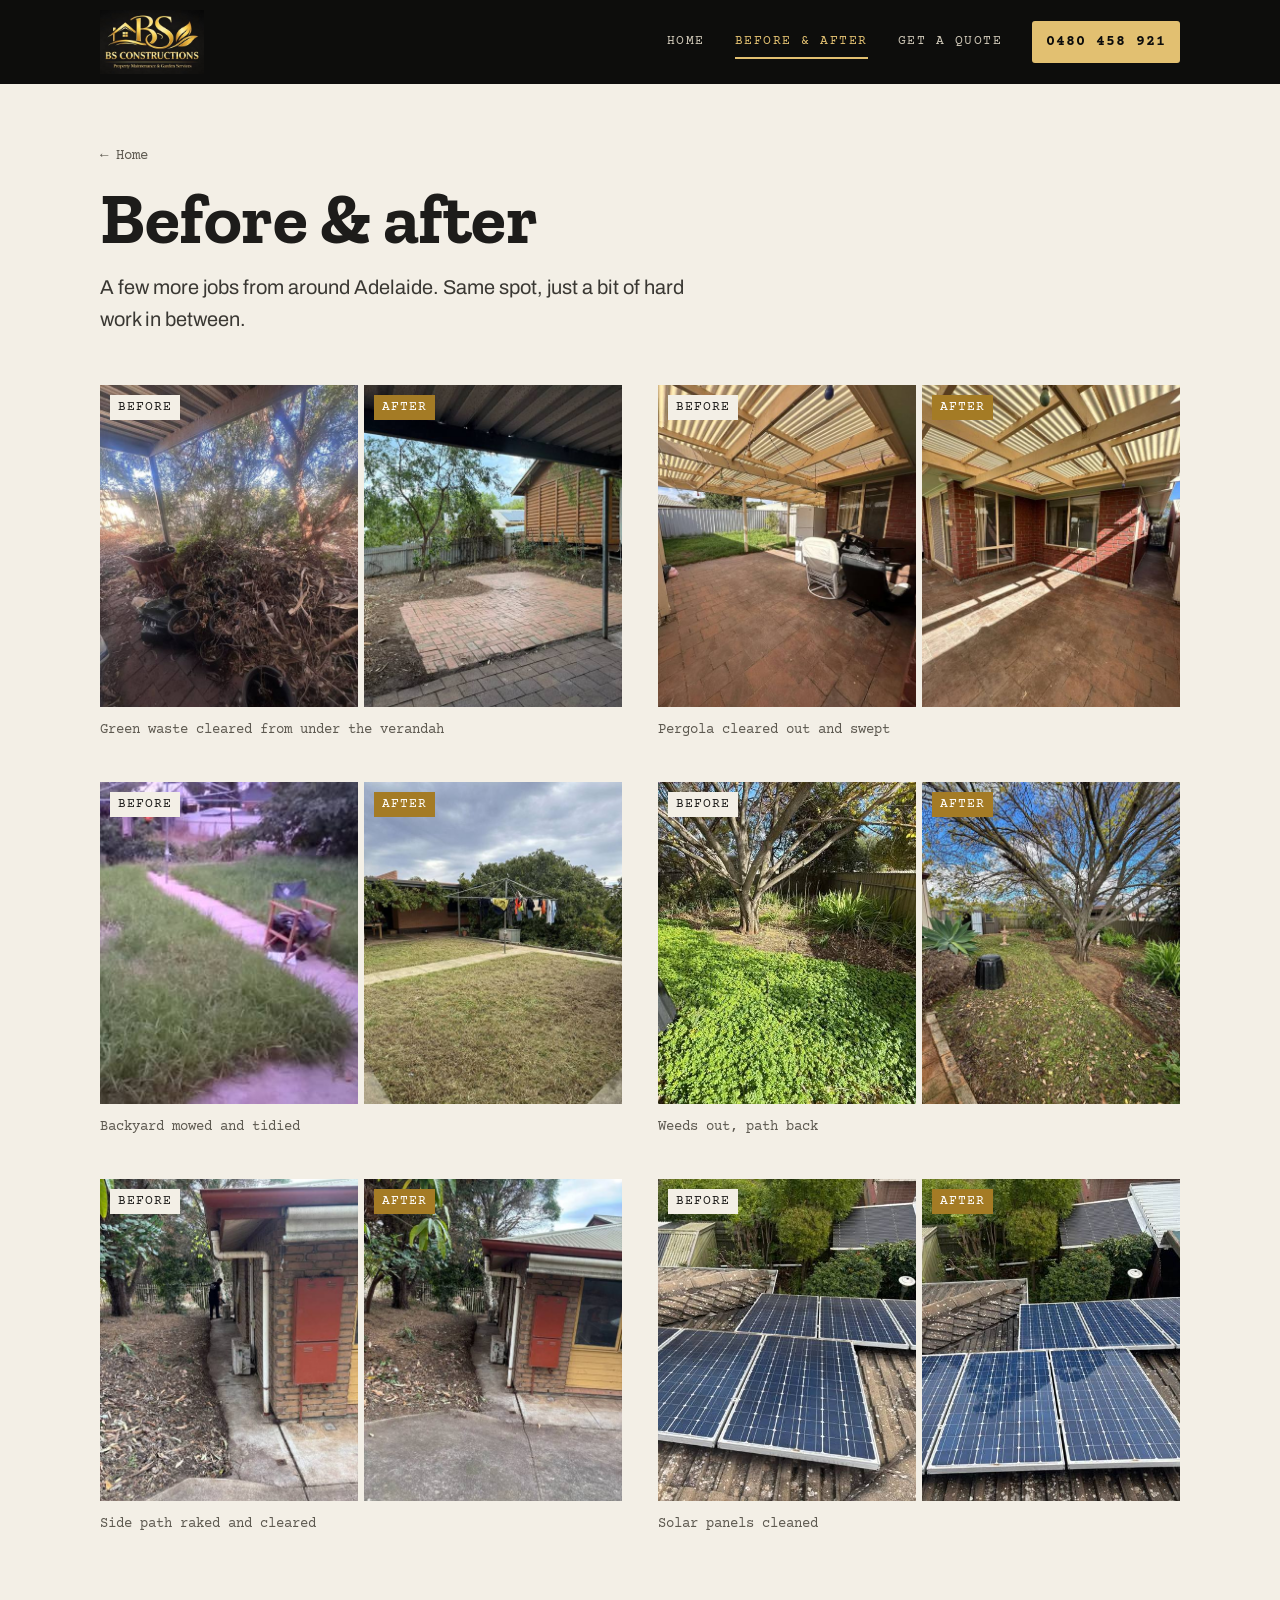
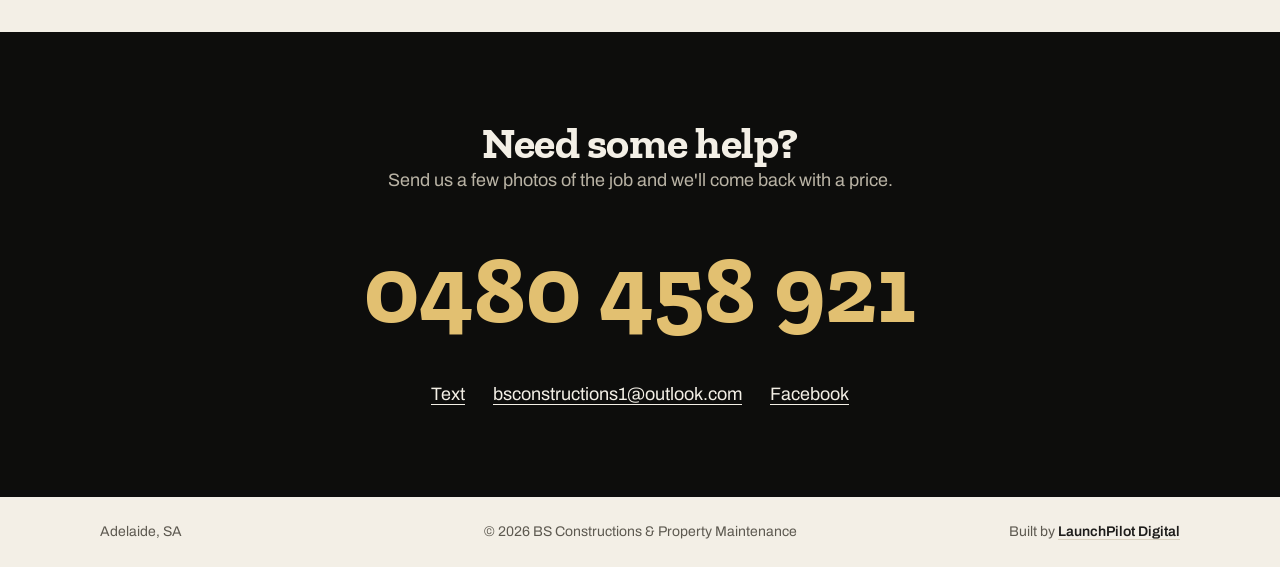
==== gallery.html @ 5c6c3afb "BS Constructions website: home, before & after gallery and quote page" ====
<!DOCTYPE html>
<html lang="en-AU">
<head>
  <meta charset="UTF-8">
  <meta name="viewport" content="width=device-width, initial-scale=1.0">
  <title>Before &amp; after | BS Constructions &amp; Property Maintenance</title>
  <meta name="description" content="Before and after photos of yard clean-ups, green waste removal, mowing and solar panel cleaning around Adelaide.">
  <link rel="preconnect" href="https://fonts.googleapis.com">
  <link rel="preconnect" href="https://fonts.gstatic.com" crossorigin>
  <link href="https://fonts.googleapis.com/css2?family=Zilla+Slab:wght@500;700&family=Archivo:wght@400;600&family=Courier+Prime&display=swap" rel="stylesheet">
  <link rel="stylesheet" href="style.css">
</head>
<body>

  <header class="bar">
    <a href="index.html" class="brand"><img src="assets/img/logo.jpg" alt="BS Constructions - Property Maintenance & Garden Services"></a>
    <nav class="bar-nav"><a href="index.html">Home</a><a href="gallery.html" aria-current="page">Before &amp; after</a><a href="contact.html">Get a quote</a></nav>
    <a href="tel:+61480458921" class="bar-call">0480 458 921</a>
  </header>

  <main>
    <section class="gallery-head wrap">
      <a href="index.html" class="back">&larr; Home</a>
      <h1>Before &amp; after</h1>
      <p class="lede">A few more jobs from around Adelaide. Same spot, just a bit of hard work in between.</p>
    </section>

    <section class="gallery wrap">
      <figure class="pair">
        <div class="shot"><img src="assets/img/verandah-before.jpg" alt="Big pile of green waste under a verandah" loading="lazy"><span class="label">Before</span></div>
        <div class="shot"><img src="assets/img/verandah-after.jpg" alt="Same verandah cleared back to the paving" loading="lazy"><span class="label label-after">After</span></div>
        <figcaption>Green waste cleared from under the verandah</figcaption>
      </figure>
      <figure class="pair">
        <div class="shot"><img src="assets/img/pergola-before.jpg" alt="Pergola area full of old furniture and a fridge" loading="lazy"><span class="label">Before</span></div>
        <div class="shot"><img src="assets/img/pergola-after.jpg" alt="Same pergola emptied and swept" loading="lazy"><span class="label label-after">After</span></div>
        <figcaption>Pergola cleared out and swept</figcaption>
      </figure>
      <figure class="pair">
        <div class="shot"><img src="assets/img/clothesline-before.jpg" alt="Overgrown backyard with long grass along the path" loading="lazy"><span class="label">Before</span></div>
        <div class="shot"><img src="assets/img/clothesline-after.jpg" alt="Same backyard mowed short" loading="lazy"><span class="label label-after">After</span></div>
        <figcaption>Backyard mowed and tidied</figcaption>
      </figure>
      <figure class="pair">
        <div class="shot"><img src="assets/img/backyard-before.jpg" alt="Backyard garden bed taken over by weeds" loading="lazy"><span class="label">Before</span></div>
        <div class="shot"><img src="assets/img/backyard-after.jpg" alt="Same backyard weeded with the path cleared" loading="lazy"><span class="label label-after">After</span></div>
        <figcaption>Weeds out, path back</figcaption>
      </figure>
      <figure class="pair">
        <div class="shot"><img src="assets/img/side-before.jpg" alt="Side of a house covered in leaf litter" loading="lazy"><span class="label">Before</span></div>
        <div class="shot"><img src="assets/img/side-after.jpg" alt="Same side path raked and cleared" loading="lazy"><span class="label label-after">After</span></div>
        <figcaption>Side path raked and cleared</figcaption>
      </figure>
      <figure class="pair">
        <div class="shot"><img src="assets/img/solar-before.jpg" alt="Dusty, dull solar panels on a tiled roof" loading="lazy"><span class="label">Before</span></div>
        <div class="shot"><img src="assets/img/solar-after.jpg" alt="Same solar panels cleaned and shining" loading="lazy"><span class="label label-after">After</span></div>
        <figcaption>Solar panels cleaned</figcaption>
      </figure>
    </section>

    <section class="contact">
      <div class="wrap">
        <h2>Need some help?</h2>
        <p>Send us a few photos of the job and we'll come back with a price.</p>
        <a href="tel:+61480458921" class="phone">0480 458 921</a>
        <p class="contact-links">
          <a href="sms:+61480458921">Text</a>
          <a href="mailto:bsconstructions1@outlook.com">bsconstructions1@outlook.com</a>
          <a href="https://www.facebook.com/profile.php?id=61588576869256" target="_blank" rel="noopener">Facebook</a>
        </p>
      </div>
    </section>
  </main>

  <footer class="wrap">
    <span class="area">Adelaide, SA</span>
    <span class="copy">&copy; <span id="yr">2026</span> BS Constructions &amp; Property Maintenance</span>
    <span class="credit">Built by <a href="https://launchpilotdigital.com.au" target="_blank" rel="noopener">LaunchPilot Digital</a></span>
  </footer>

  <script>document.getElementById('yr').textContent = new Date().getFullYear();</script>
</body>
</html>
---- style.css ----
:root {
  --paper: #f3efe6;
  --card: #fbf9f4;
  --ink: #1d1c1a;
  --soft: #5d5950;
  --rule: #d8d0bf;
  --gold: #a47b25;
  --black: #0d0d0c;
  --slab: "Zilla Slab", Georgia, serif;
  --sans: "Archivo", Arial, sans-serif;
  --mono: "Courier Prime", "Courier New", monospace;
}

* { box-sizing: border-box; margin: 0; padding: 0; }
body { background: var(--paper); color: var(--ink); font-family: var(--sans); font-size: 17px; line-height: 1.6; }
a { color: inherit; }
img { display: block; width: 100%; height: 100%; object-fit: cover; }
.wrap { width: min(1080px, 100% - 40px); margin-inline: auto; }

h1, h2 { font-family: var(--slab); font-weight: 700; line-height: 1.05; letter-spacing: -0.5px; }
h1 { font-size: clamp(44px, 6vw, 72px); }
h2 { font-size: clamp(30px, 4vw, 44px); }
.mono { font-family: var(--mono); font-size: 14px; color: var(--soft); }

/* Top bar */
.bar { background: var(--black); color: #f3efe6; display: flex; justify-content: space-between; align-items: center; padding: 10px max(20px, calc((100% - 1080px) / 2)); }
.brand img { height: 64px; width: auto; }

/* Intro */
.intro { display: grid; grid-template-columns: 1fr 1.05fr; gap: 56px; align-items: center; padding: 72px 0 88px; }
.stamp {
  display: inline-block; font-family: var(--mono); font-size: 13px; text-transform: uppercase; letter-spacing: 1px;
  color: var(--gold); border: 1.5px solid var(--gold); padding: 3px 10px; transform: rotate(-2deg); margin-bottom: 22px;
}
.intro h1 { margin-bottom: 22px; }
.lede { font-size: 20px; color: #3a3833; max-width: 30em; margin-bottom: 14px; }
.actions { display: flex; align-items: center; gap: 22px; flex-wrap: wrap; margin-top: 30px; }
.btn { background: var(--ink); color: var(--paper); text-decoration: none; font-weight: 600; padding: 15px 24px; border-radius: 4px; transition: background .15s; }
.btn:hover { background: var(--gold); }
.link { font-weight: 600; text-decoration-thickness: 1.5px; text-underline-offset: 4px; }
.link:hover { color: var(--gold); }

/* Before / after pairs */
.pair { display: grid; grid-template-columns: 1fr 1fr; gap: 6px; }
.shot { position: relative; aspect-ratio: 1 / 1; overflow: hidden; background: var(--rule); }
.pair-hero .shot { aspect-ratio: 4 / 5; }
.label {
  position: absolute; left: 10px; top: 10px; font-family: var(--mono); font-size: 13px; text-transform: uppercase; letter-spacing: 1px;
  background: var(--paper); color: var(--ink); padding: 2px 8px;
}
.label-after { background: var(--gold); color: #fff; }
figcaption { grid-column: 1 / -1; font-family: var(--mono); font-size: 14px; color: var(--soft); margin-top: 6px; }

/* crop tweaks so each pair lines up */
img[src*="yard-after"] { object-position: 70% center; }
img[src*="lawn-after"] { object-position: 40% center; }
img[src*="room-after"] { object-position: 35% center; }

/* Docket */
.docket-wrap { padding-bottom: 96px; }
.docket {
  background: var(--card); border: 1px solid var(--rule); padding: 40px 48px 32px; max-width: 760px; margin-inline: auto; position: relative;
}
.docket::before {
  content: ""; position: absolute; left: 0; right: 0; top: -1px; height: 10px;
  background: radial-gradient(circle at 8px -2px, var(--paper) 6px, transparent 6.5px) 0 0 / 16px 10px repeat-x;
}
.docket-head { display: flex; justify-content: space-between; align-items: baseline; flex-wrap: wrap; gap: 8px; border-bottom: 2px solid var(--ink); padding-bottom: 14px; }
.lines { list-style: none; }
.lines li { display: flex; align-items: baseline; gap: 10px; padding: 13px 0; border-bottom: 1px solid var(--rule); font-size: 18px; }
.lines li::after { content: ""; order: 1; flex: 1; border-bottom: 1.5px dotted #b9b0a0; transform: translateY(-4px); }
.lines li span { order: 0; }
.lines li b { order: 2; font-family: var(--mono); font-weight: 400; font-size: 14px; color: var(--gold); white-space: nowrap; }
.lines em { font-style: normal; color: var(--soft); font-size: 15px; }
.docket-foot { margin-top: 20px; }

/* Work */
.work { padding-bottom: 96px; }
.work h2 { margin-bottom: 28px; }
.work-grid { display: grid; grid-template-columns: 1fr 1fr; gap: 36px; }
.more { margin-top: 28px; }
.more a { font-weight: 600; text-underline-offset: 4px; }
.more a:hover { color: var(--gold); }

/* About */
.about { display: grid; grid-template-columns: 1.4fr 1fr; gap: 56px; align-items: start; padding: 72px 0 96px; border-top: 1px solid var(--rule); }
.about h2 { margin-bottom: 18px; }
.about-text p { font-size: 18px; color: #3a3833; margin-bottom: 14px; max-width: 34em; }
.sign { font-family: var(--slab); font-size: 24px !important; font-weight: 700; color: var(--ink) !important; }
.checks { list-style: none; margin-top: 8px; }
.checks li { padding: 12px 0 12px 34px; border-bottom: 1px solid var(--rule); font-weight: 600; position: relative; }
.checks li::before { content: "\2713"; position: absolute; left: 4px; color: var(--gold); font-weight: 700; }

/* Contact */
.contact { background: var(--black); color: var(--paper); padding: 88px 0; text-align: center; }
.contact p { color: #b9b3a5; font-size: 18px; }
.phone { display: inline-block; font-family: var(--slab); font-weight: 700; font-size: clamp(48px, 9vw, 96px); color: #e2c071; text-decoration: none; margin: 18px 0 14px; }
.phone:hover { color: #fff; }
.contact-links { display: flex; justify-content: center; gap: 28px; flex-wrap: wrap; }
.contact-links a { color: var(--paper); text-underline-offset: 4px; }
.contact-links a:hover { color: #e2c071; }

footer { display: flex; justify-content: space-between; flex-wrap: wrap; gap: 10px; padding: 24px 0; font-size: 14px; color: var(--soft); }

/* Mobile */
@media (max-width: 820px) {
  .intro, .about, .work-grid { grid-template-columns: 1fr; }
  .intro { padding: 44px 0 64px; gap: 36px; }
  .brand img { height: 48px; }
  .docket { padding: 28px 20px 22px; }
  .lines li { font-size: 16px; }
  .lines em { display: block; }
}

/* Header nav */

/* Gallery page */
.gallery-head { padding: 56px 0 36px; }
.gallery-head h1 { margin: 14px 0 14px; }
.back { font-family: var(--mono); font-size: 14px; color: var(--soft); text-decoration: none; }
.back:hover { color: var(--gold); }
.gallery { display: grid; grid-template-columns: repeat(2, 1fr); gap: 40px 36px; padding-bottom: 96px; }
.gallery .shot { aspect-ratio: 4 / 5; }

img[src*="clothesline-before"] { object-position: 70% center; }
img[src*="solar-"] { object-position: 60% center; }

@media (max-width: 820px) {
  .gallery { grid-template-columns: 1fr; }
}

/* Contact page */
.contact-page { display: grid; grid-template-columns: 1fr 1.2fr; gap: 56px; align-items: start; padding: 56px 0 96px; }
.contact-info h1 { margin: 14px 0 14px; }
.details { margin: 32px 0 24px; border-top: 1px solid var(--rule); }
.details dt { font-family: var(--mono); font-size: 13px; text-transform: uppercase; letter-spacing: 1px; color: var(--soft); padding-top: 14px; }
.details dd { font-weight: 600; font-size: 18px; padding: 2px 0 14px; border-bottom: 1px solid var(--rule); }
.details a { text-decoration: none; }
.details a:hover { color: var(--gold); }
.note { margin-top: 8px; }

.form-msg { color: var(--gold); }

@media (max-width: 820px) {
  .contact-page { grid-template-columns: 1fr; gap: 36px; padding-top: 40px; }
  .jc-grid, .jc-ticks { grid-template-columns: 1fr; }
  .jc-when { grid-template-columns: 1fr 1fr; }
  .jc-top { grid-template-columns: 1fr auto; }
  .jc-co { display: none; }
  .jc-foot { flex-direction: column; align-items: stretch; }
  .bar { flex-wrap: wrap; gap: 8px; }
}

/* Job card form */
.jobcard {
  --card-ink: #22201c; --card-red: #b0302a;
  position: relative; background: #fbf5df; border: 1px solid #d9cda6; padding: 34px 28px 26px;
  box-shadow: 0 1px 0 #e6dcbc, 0 10px 24px -14px rgba(60, 45, 10, .35);
  color: var(--card-ink); font-size: 15px;
}
.jobcard::before { /* punched hole */
  content: ""; position: absolute; top: 12px; left: 50%; width: 14px; height: 14px; margin-left: -7px;
  border-radius: 50%; background: var(--paper); box-shadow: inset 0 1px 2px rgba(0,0,0,.25);
}
.jc-top { display: grid; grid-template-columns: 1fr auto 1fr; align-items: end; gap: 12px; border-bottom: 3px double var(--card-ink); padding-bottom: 12px; }
.jc-co { display: grid; line-height: 1.25; }
.jc-co strong { font-family: var(--slab); font-size: 16px; }
.jc-co span { font-family: var(--mono); font-size: 11px; color: var(--soft); }
.jc-top h2 { font-family: var(--mono); font-weight: 700; font-size: 26px; text-transform: uppercase; letter-spacing: 4px; }
.jc-meta { display: grid; justify-items: end; gap: 2px; font-family: var(--mono); font-size: 12px; text-transform: uppercase; }
.jc-meta b { font-weight: 400; display: inline-block; min-width: 86px; border-bottom: 1px solid var(--card-ink); text-align: center; }
.jc-no { color: var(--card-red); font-size: 16px; }

.jc-bar {
  margin: 18px 0 0; background: var(--card-ink); color: #fbf5df; font-family: var(--mono); font-size: 12px;
  text-transform: uppercase; letter-spacing: 2px; padding: 4px 10px;
}
.jc-bar em { font-style: normal; text-transform: none; letter-spacing: 0; opacity: .7; margin-left: 8px; }

.jc-grid { display: grid; grid-template-columns: 1fr 1fr; border-left: 1px solid var(--card-ink); }
.jc-box { display: grid; border-right: 1px solid var(--card-ink); border-bottom: 1px solid var(--card-ink); padding: 5px 9px 2px; cursor: text; }
.jc-box span { font-family: var(--mono); font-size: 10.5px; text-transform: uppercase; letter-spacing: 1px; color: var(--soft); }
.jc-box input { border: 0; background: transparent; font: inherit; font-size: 17px; padding: 3px 0 5px; color: var(--card-ink); outline: none; width: 100%; }
.jc-box:focus-within { background: #fff9e6; }

.jc-ticks { display: grid; grid-template-columns: 1fr 1fr; gap: 2px 18px; padding: 12px 4px 4px; }
.jc-when { grid-template-columns: repeat(4, auto); justify-content: start; gap: 2px 26px; }
.jc-ticks label { position: relative; display: flex; align-items: center; gap: 10px; padding: 5px 0; cursor: pointer; }
.jc-ticks input { position: absolute; opacity: 0; pointer-events: none; }
.jc-ticks i { flex: none; width: 18px; height: 18px; border: 1.5px solid var(--card-ink); background: #fff; position: relative; }
.jc-ticks input[type="radio"] + i { border-radius: 50%; }
.jc-ticks input:checked + i::after {
  content: "\2713"; position: absolute; left: 1px; top: -10px; font-size: 22px; font-weight: 700; color: var(--card-red);
}
.jc-ticks input:focus-visible + i { outline: 2px solid var(--gold); outline-offset: 2px; }

.jc-lines {
  display: block; width: 100%; border: 0; resize: vertical; outline: none; color: var(--card-ink);
  font: inherit; font-size: 16px; line-height: 30px; padding: 0 6px; margin-top: 6px;
  background: repeating-linear-gradient(transparent 0 29px, #b9ad8a 29px 30px);
}

.jc-foot { display: flex; justify-content: space-between; align-items: center; gap: 18px; margin-top: 22px; border-top: 1px dashed #b9ad8a; padding-top: 16px; }
.jc-office { display: grid; gap: 2px; font-family: var(--mono); font-size: 11.5px; color: #9a8f72; background: #f1e8c8; padding: 8px 12px; }
.jc-office span:first-child { text-transform: uppercase; letter-spacing: 1px; }
.jc-send {
  font-family: var(--mono); font-weight: 700; font-size: 16px; text-transform: uppercase; letter-spacing: 2px;
  color: var(--card-red); background: transparent; border: 3px solid var(--card-red); border-radius: 4px;
  padding: 12px 20px; cursor: pointer; transform: rotate(-2deg); transition: background .15s, color .15s;
}
.jc-send:hover { background: var(--card-red); color: #fbf5df; }
.jobcard .form-msg { margin-top: 12px; color: var(--card-red); }

/* Header nav */
.bar-nav { display: flex; align-items: center; gap: 30px; }
.bar-nav > a {
  font-family: var(--mono); font-size: 13px; text-transform: uppercase; letter-spacing: 1.5px;
  color: #cfc8b8; text-decoration: none; padding: 6px 0; border-bottom: 2px solid transparent;
  transition: color .15s, border-color .15s;
}
.bar-nav > a:hover { color: #e2c071; }
.bar-nav > a[aria-current="page"] { color: #e2c071; border-bottom-color: #e2c071; }
.bar-call {
  font-family: var(--mono); font-weight: 700; font-size: 15px; letter-spacing: 1px; text-decoration: none;
  color: var(--black); background: #e2c071; padding: 9px 14px; border-radius: 3px; transition: background .15s;
}
.bar-call:hover { background: #f0d48e; }

.bar-nav { margin-left: auto; margin-right: 30px; }

@media (max-width: 820px) {
  .bar { flex-wrap: wrap; row-gap: 6px; padding-bottom: 4px; }
  .bar-call { order: 1; margin-left: auto; font-size: 13px; padding: 7px 10px; }
  .bar-nav { order: 2; width: 100%; margin: 0; gap: 0; justify-content: space-between; border-top: 1px solid #2a2925; }
  .bar-nav > a { font-size: 12px; letter-spacing: 1px; padding: 10px 0 8px; }
}

.contact-page > * { min-width: 0; }
.details dd { overflow-wrap: anywhere; }

/* Page transitions: whole screen fades (header stays put), old page out first, then new page in */
@view-transition { navigation: auto; }
.bar { view-transition-name: site-header; }
::view-transition-group(site-header) { animation: none; }
::view-transition-old(root) { animation: page-out .35s ease-in both; }
::view-transition-new(root) { animation: page-in .6s cubic-bezier(.2, .7, .2, 1) .3s both; }
@keyframes page-out { to { opacity: 0; } }
@keyframes page-in { from { opacity: 0; transform: translateY(12px); } }

@media (prefers-reduced-motion: reduce) {
  ::view-transition-old(root), ::view-transition-new(root) { animation: none; }
}

@media (max-width: 820px) {
  .jc-when { grid-template-columns: 1fr 1fr; }
  .jobcard { padding: 30px 16px 22px; }
  .jc-top h2 { font-size: 20px; letter-spacing: 2px; }
  .jc-grid, .jc-ticks { grid-template-columns: 1fr; }
  .jc-when { grid-template-columns: 1fr 1fr; }
  .jc-co { display: none; }
  .jc-top { grid-template-columns: 1fr auto; }
  .jc-foot { flex-direction: column; align-items: stretch; }
  .jc-send { transform: none; }
}

.trust { margin-top: 18px; font-size: 13px; color: var(--soft); }

/* Services card (matches quote card) */
.svc-card { max-width: 760px; margin-inline: auto; }
.svc-card .jc-top h2 { font-size: 24px; letter-spacing: 3px; }
.svc-card .jc-meta b { min-width: 76px; }
.svc-lines { list-style: none; padding: 4px 4px 0; }
.svc-lines li { display: flex; align-items: baseline; gap: 12px; padding: 11px 0 9px; border-bottom: 1px solid #d9cda6; font-size: 17px; }
.svc-lines i { flex: none; align-self: center; width: 18px; height: 18px; border: 1.5px solid var(--card-ink); background: #fff; position: relative; }
.svc-lines i::after { content: "\2713"; position: absolute; left: 1px; top: -10px; font-size: 22px; font-weight: 700; color: var(--card-red); }
.svc-lines em { font-style: normal; font-family: var(--mono); font-size: 12.5px; color: var(--soft); }
.svc-lines li::after { content: ""; order: 2; flex: 1; border-bottom: 1.5px dotted #b9ad8a; transform: translateY(-4px); min-width: 20px; }
.svc-lines b { order: 3; font-family: var(--mono); font-weight: 400; font-size: 13px; color: var(--card-red); white-space: nowrap; }
.svc-card .jc-office { color: var(--card-ink); }
.svc-card .jc-send { text-decoration: none; display: inline-block; }

@media (max-width: 820px) {
  .svc-card .jc-top h2 { font-size: 19px; letter-spacing: 2px; }
  .svc-lines li { font-size: 15.5px; }
  .svc-lines b, .svc-lines li::after { display: none; }
  .svc-lines em { display: none; }
  .svc-card .jc-send { text-align: center; }
}

/* Footer */
footer { display: grid; grid-template-columns: 1fr auto 1fr; align-items: center; }
footer .copy { text-align: center; }
footer .credit { justify-self: end; }
footer .credit a { color: var(--ink); font-weight: 600; text-decoration: none; border-bottom: 1px solid var(--rule); }
footer .credit a:hover { color: var(--gold); border-bottom-color: var(--gold); }
@media (max-width: 820px) {
  footer { grid-template-columns: 1fr; justify-items: center; gap: 6px; text-align: center; }
  footer .copy { order: -1; }
  footer .credit { justify-self: center; }
}

/* Headline highlight */
.hl { background: linear-gradient(transparent 58%, rgba(214, 168, 64, .5) 58%, rgba(214, 168, 64, .5) 90%, transparent 90%); padding: 0 2px; margin: 0 -2px; -webkit-box-decoration-break: clone; box-decoration-break: clone; }

/* Phone hero */
@media (max-width: 820px) {
  .intro { display: flex; flex-direction: column; gap: 0; padding: 0 0 56px; }
  .pair-hero { order: -1; margin: 0 -20px; gap: 3px; }
  .pair-hero .shot { aspect-ratio: 3 / 4; }
  .pair-hero figcaption { display: none; }
  .pair-hero .label { top: 12px; bottom: auto; left: 10px; }
  .intro-text {
    position: relative; z-index: 1; margin: -36px -20px 0; padding: 26px 20px 4px;
    background: var(--paper); border-top: 4px solid #d6a840;
    box-shadow: 0 -8px 24px -12px rgba(0, 0, 0, .35);
  }
  .intro-text .stamp { position: absolute; top: -50px; right: 14px; margin: 0; background: var(--paper); transform: rotate(-3deg); }
  .intro h1 { font-size: 42px; margin-bottom: 16px; }
  .lede { font-size: 18px; }
  .lede-more { display: none; }
  .actions { flex-direction: column; align-items: stretch; gap: 10px; margin-top: 22px; }
  .actions .btn, .actions .call-link { text-align: center; padding: 16px; border-radius: 4px; font-weight: 600; }
  .actions .call-link { background: #e2c071; color: var(--black); text-decoration: none; }
  .trust { text-align: center; }
}

.call-link .cap { display: none; }
@media (max-width: 820px) {
  .call-link .or { display: none; }
  .call-link .cap { display: inline; }
  .trust { font-size: 11.5px; white-space: nowrap; }
}
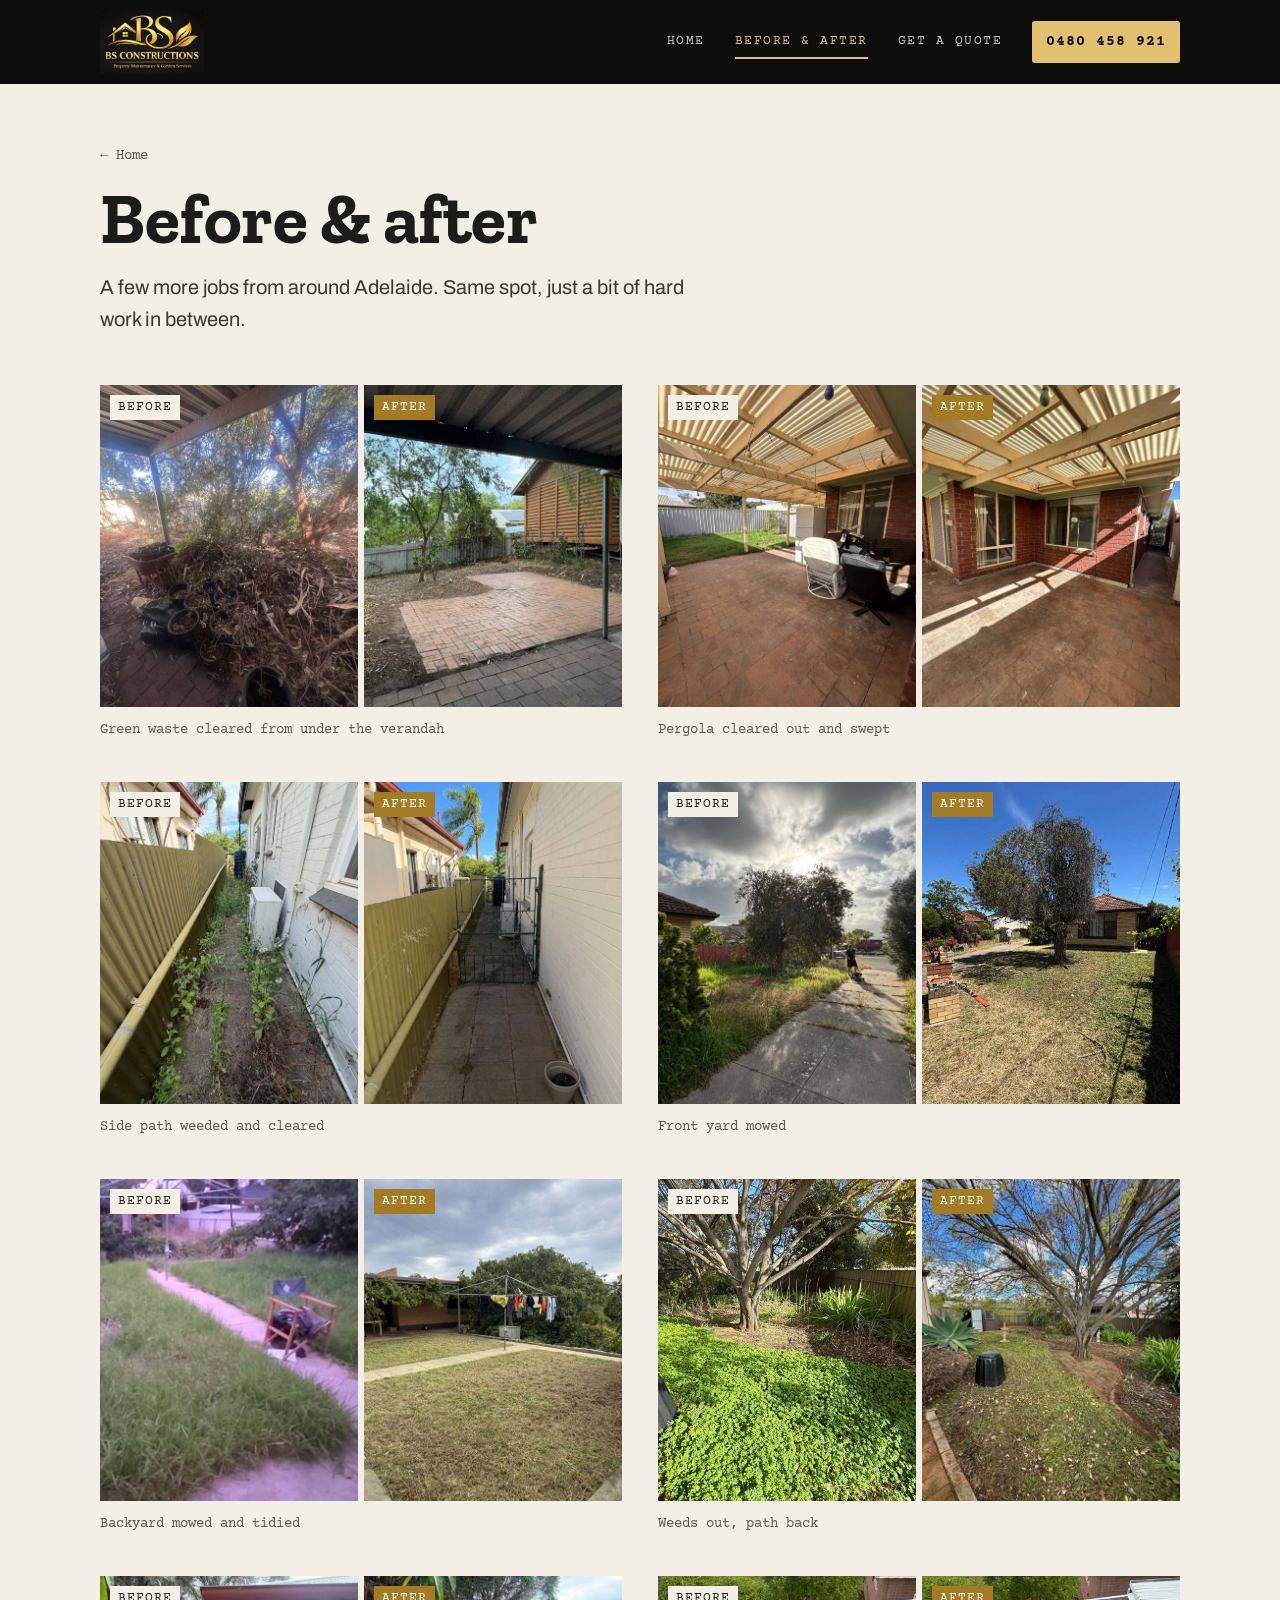
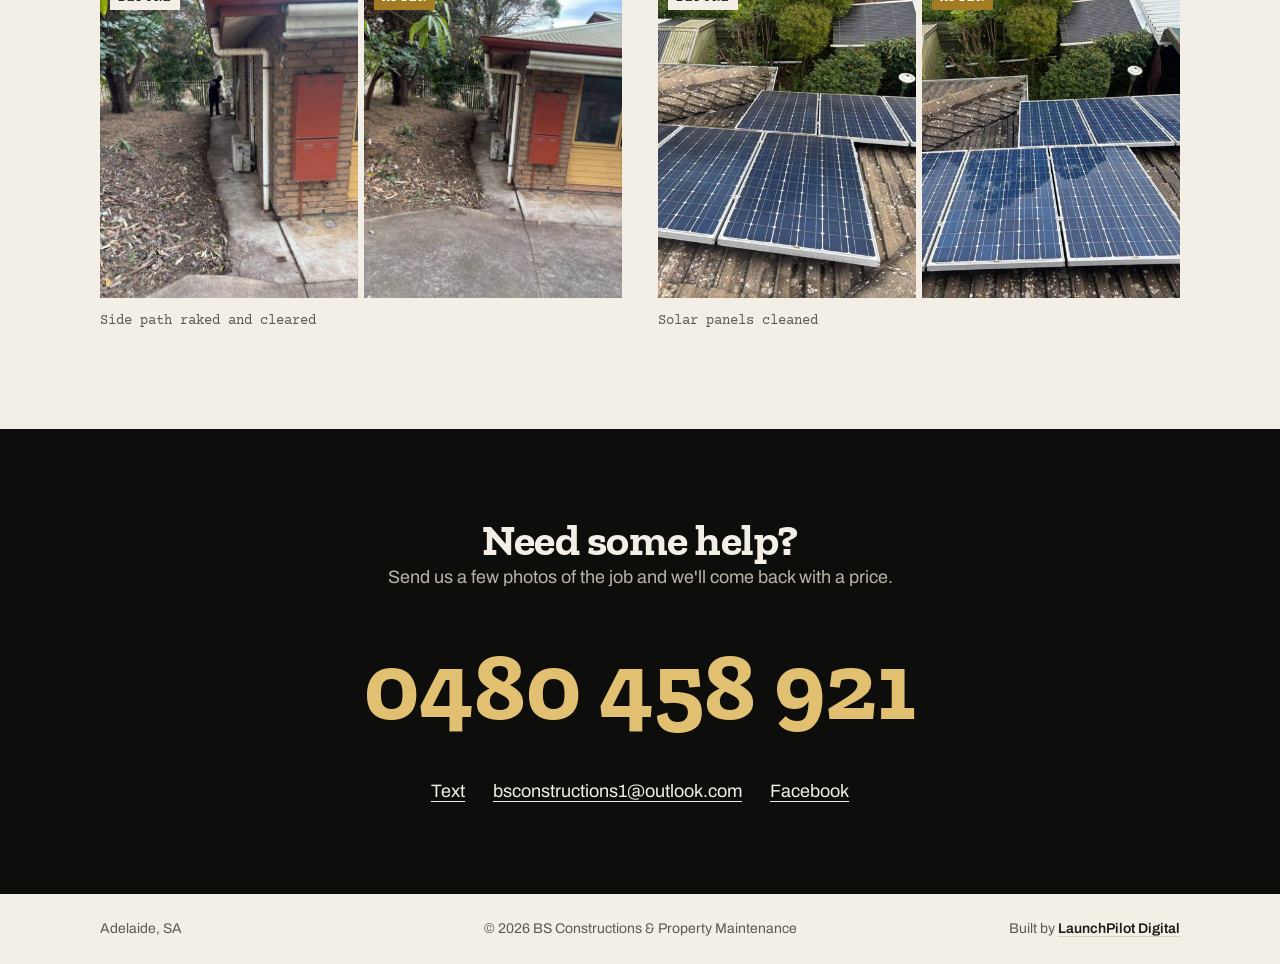
==== commit a44848a2: "Add Messenger job photos and two new before/after pairs" ====
--- a/gallery.html
+++ b/gallery.html
@@ -35,6 +35,16 @@
         <div class="shot"><img src="assets/img/pergola-before.jpg" alt="Pergola area full of old furniture and a fridge" loading="lazy"><span class="label">Before</span></div>
         <div class="shot"><img src="assets/img/pergola-after.jpg" alt="Same pergola emptied and swept" loading="lazy"><span class="label label-after">After</span></div>
         <figcaption>Pergola cleared out and swept</figcaption>
+      </figure>
+      <figure class="pair">
+        <div class="shot"><img src="assets/img/sidepath-before.jpg" alt="Narrow side path overgrown with weeds" loading="lazy"><span class="label">Before</span></div>
+        <div class="shot"><img src="assets/img/sidepath-after.jpg" alt="Same side path cleared back to the pavers" loading="lazy"><span class="label label-after">After</span></div>
+        <figcaption>Side path weeded and cleared</figcaption>
+      </figure>
+      <figure class="pair">
+        <div class="shot"><img src="assets/img/frontyard-before.jpg" alt="Overgrown front yard with long grass, mid-mow" loading="lazy"><span class="label">Before</span></div>
+        <div class="shot"><img src="assets/img/frontyard-after.jpg" alt="Same front yard mowed short" loading="lazy"><span class="label label-after">After</span></div>
+        <figcaption>Front yard mowed</figcaption>
       </figure>
       <figure class="pair">
         <div class="shot"><img src="assets/img/clothesline-before.jpg" alt="Overgrown backyard with long grass along the path" loading="lazy"><span class="label">Before</span></div>
